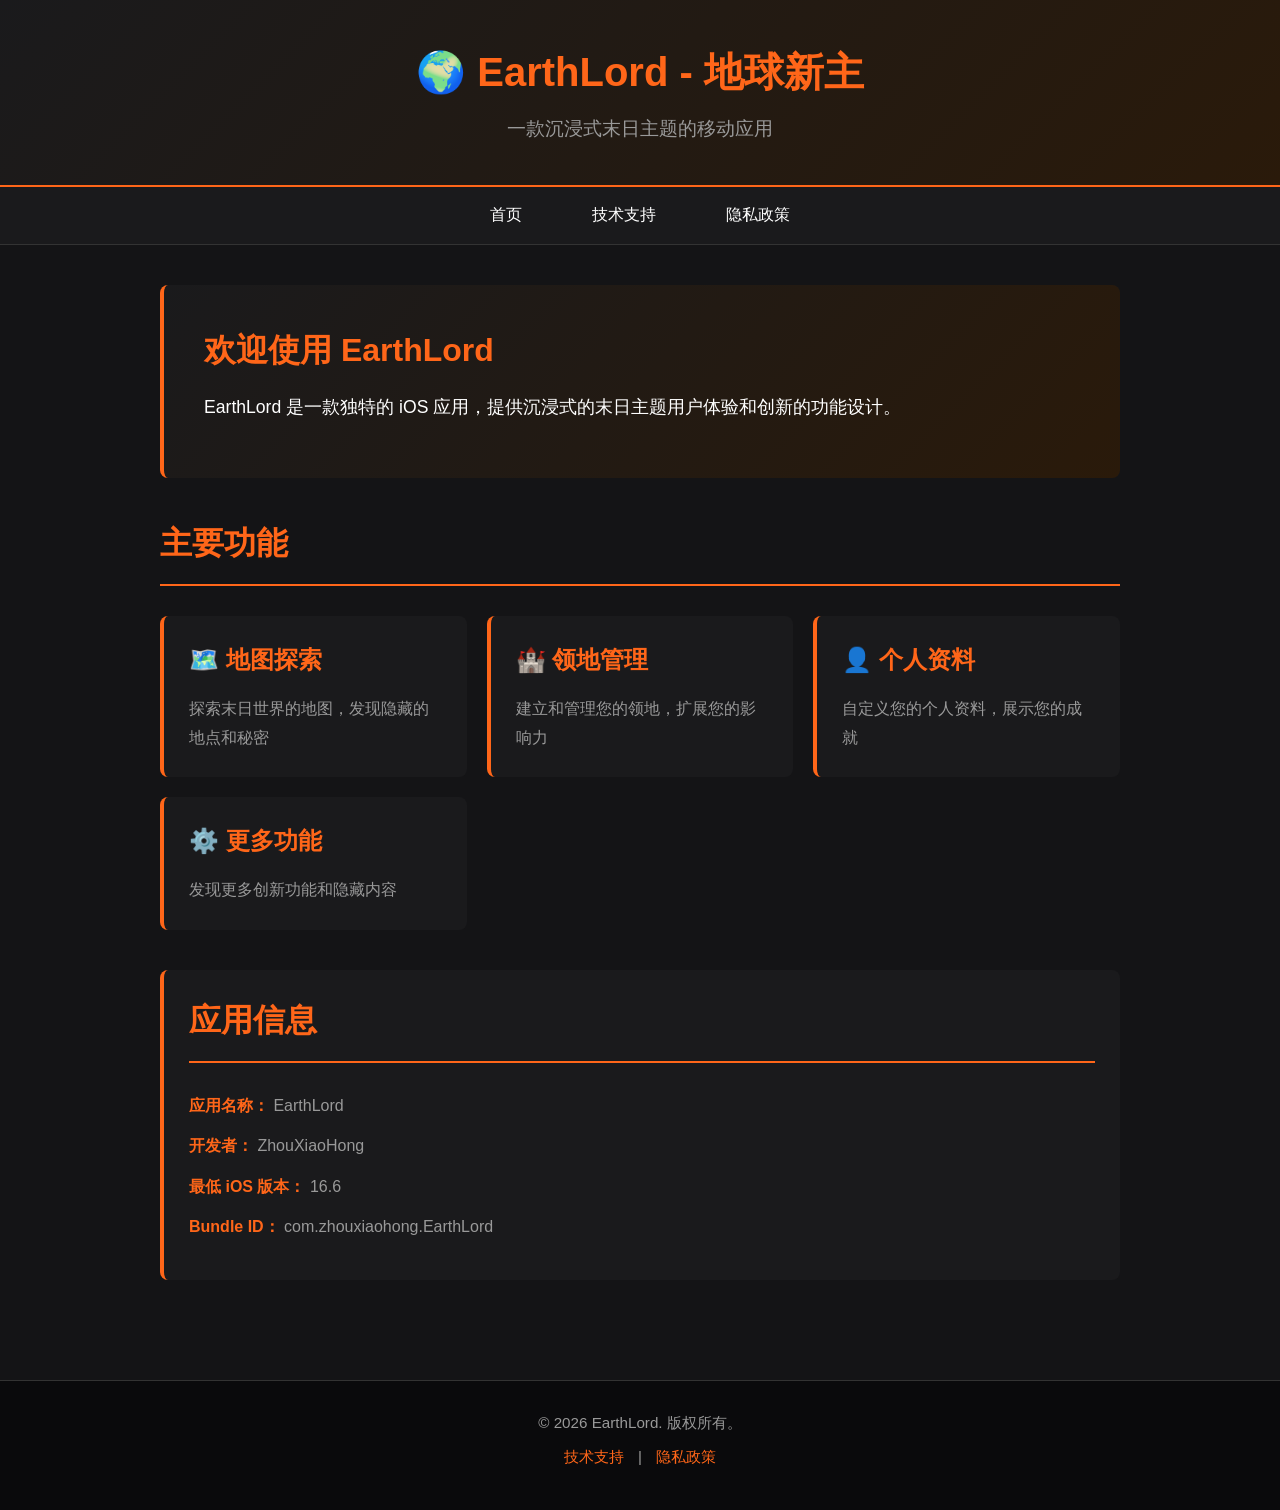
==== index.html @ 009931eb "初始化技术支持和隐私政策网站" ====
<!DOCTYPE html>
<html lang="zh-Hans">
<head>
    <meta charset="UTF-8">
    <meta name="viewport" content="width=device-width, initial-scale=1.0">
    <title>EarthLord - 地球新主</title>
    <link rel="stylesheet" href="styles.css">
</head>
<body>
    <header>
        <div class="container">
            <h1>🌍 EarthLord - 地球新主</h1>
            <p class="subtitle">一款沉浸式末日主题的移动应用</p>
        </div>
    </header>

    <nav>
        <div class="container">
            <ul>
                <li><a href="index.html">首页</a></li>
                <li><a href="support.html">技术支持</a></li>
                <li><a href="privacy.html">隐私政策</a></li>
            </ul>
        </div>
    </nav>

    <main>
        <div class="container">
            <section class="hero">
                <h2>欢迎使用 EarthLord</h2>
                <p>EarthLord 是一款独特的 iOS 应用，提供沉浸式的末日主题用户体验和创新的功能设计。</p>
            </section>

            <section class="features">
                <h2>主要功能</h2>
                <div class="feature-grid">
                    <div class="feature-card">
                        <h3>🗺️ 地图探索</h3>
                        <p>探索末日世界的地图，发现隐藏的地点和秘密</p>
                    </div>
                    <div class="feature-card">
                        <h3>🏰 领地管理</h3>
                        <p>建立和管理您的领地，扩展您的影响力</p>
                    </div>
                    <div class="feature-card">
                        <h3>👤 个人资料</h3>
                        <p>自定义您的个人资料，展示您的成就</p>
                    </div>
                    <div class="feature-card">
                        <h3>⚙️ 更多功能</h3>
                        <p>发现更多创新功能和隐藏内容</p>
                    </div>
                </div>
            </section>

            <section class="info">
                <h2>应用信息</h2>
                <ul>
                    <li><strong>应用名称：</strong> EarthLord</li>
                    <li><strong>开发者：</strong> ZhouXiaoHong</li>
                    <li><strong>最低 iOS 版本：</strong> 16.6</li>
                    <li><strong>Bundle ID：</strong> com.zhouxiaohong.EarthLord</li>
                </ul>
            </section>
        </div>
    </main>

    <footer>
        <div class="container">
            <p>&copy; 2026 EarthLord. 版权所有。</p>
            <p>
                <a href="support.html">技术支持</a> |
                <a href="privacy.html">隐私政策</a>
            </p>
        </div>
    </footer>
</body>
</html>
---- styles.css ----
* {
    margin: 0;
    padding: 0;
    box-sizing: border-box;
}

:root {
    --primary-color: #FF6619;
    --bg-color: #141416;
    --text-primary: #ffffff;
    --text-secondary: #999999;
    --border-color: #333333;
    --success-color: #4CAF50;
}

body {
    font-family: -apple-system, BlinkMacSystemFont, "Segoe UI", Roboto, "Helvetica Neue", Arial, sans-serif;
    background-color: var(--bg-color);
    color: var(--text-primary);
    line-height: 1.6;
}

.container {
    max-width: 1000px;
    margin: 0 auto;
    padding: 0 20px;
}

/* Header */
header {
    background: linear-gradient(135deg, #1a1a1c 0%, #2a1a0a 100%);
    padding: 40px 0;
    border-bottom: 2px solid var(--primary-color);
    text-align: center;
}

header h1 {
    font-size: 2.5em;
    margin-bottom: 10px;
    color: var(--primary-color);
}

header .subtitle {
    font-size: 1.2em;
    color: var(--text-secondary);
}

/* Navigation */
nav {
    background-color: #1a1a1c;
    padding: 0;
    border-bottom: 1px solid var(--border-color);
    position: sticky;
    top: 0;
    z-index: 100;
}

nav ul {
    list-style: none;
    display: flex;
    justify-content: center;
    gap: 30px;
}

nav a {
    display: block;
    padding: 15px 20px;
    color: var(--text-primary);
    text-decoration: none;
    transition: all 0.3s ease;
    border-bottom: 2px solid transparent;
}

nav a:hover {
    color: var(--primary-color);
    border-bottom-color: var(--primary-color);
}

/* Main Content */
main {
    padding: 40px 0;
    min-height: 60vh;
}

main h2 {
    font-size: 2em;
    margin-bottom: 30px;
    color: var(--primary-color);
    border-bottom: 2px solid var(--primary-color);
    padding-bottom: 15px;
}

main h3 {
    font-size: 1.5em;
    margin: 30px 0 20px 0;
    color: var(--primary-color);
}

main h4 {
    font-size: 1.1em;
    margin: 20px 0 10px 0;
    color: var(--text-primary);
}

main p {
    margin-bottom: 15px;
    color: var(--text-secondary);
    line-height: 1.8;
}

main ul, main ol {
    margin-left: 30px;
    margin-bottom: 15px;
}

main li {
    margin-bottom: 10px;
    color: var(--text-secondary);
}

main a {
    color: var(--primary-color);
    text-decoration: none;
    transition: all 0.3s ease;
}

main a:hover {
    text-decoration: underline;
}

/* Hero Section */
.hero {
    background: linear-gradient(135deg, #1a1a1c 0%, #2a1a0a 100%);
    padding: 40px;
    border-radius: 8px;
    border-left: 4px solid var(--primary-color);
    margin-bottom: 40px;
}

.hero h2 {
    border: none;
    margin-bottom: 15px;
    padding-bottom: 0;
}

.hero p {
    color: var(--text-primary);
    font-size: 1.1em;
}

/* Features Grid */
.feature-grid {
    display: grid;
    grid-template-columns: repeat(auto-fit, minmax(250px, 1fr));
    gap: 20px;
    margin: 20px 0;
}

.feature-card {
    background-color: #1a1a1c;
    padding: 25px;
    border-radius: 8px;
    border-left: 4px solid var(--primary-color);
    transition: all 0.3s ease;
}

.feature-card:hover {
    transform: translateY(-5px);
    box-shadow: 0 10px 30px rgba(255, 102, 25, 0.2);
}

.feature-card h3 {
    margin-top: 0;
    margin-bottom: 15px;
}

.feature-card p {
    margin: 0;
}

/* Info Section */
.info {
    background-color: #1a1a1c;
    padding: 25px;
    border-radius: 8px;
    border-left: 4px solid var(--primary-color);
    margin-top: 40px;
}

.info ul {
    list-style: none;
    margin-left: 0;
}

.info li {
    margin-bottom: 15px;
}

.info strong {
    color: var(--primary-color);
}

/* Support Section */
.support-section {
    background-color: #1a1a1c;
    padding: 25px;
    border-radius: 8px;
    border-left: 4px solid var(--primary-color);
    margin-bottom: 30px;
}

.support-section ul {
    list-style: none;
    margin-left: 0;
}

.support-section li {
    margin-bottom: 12px;
    margin-left: 0;
    padding-left: 25px;
    position: relative;
}

.support-section li:before {
    content: "→";
    position: absolute;
    left: 0;
    color: var(--primary-color);
}

.faq-item {
    background-color: #0a0a0c;
    padding: 20px;
    border-radius: 6px;
    margin-bottom: 20px;
    border-left: 3px solid var(--primary-color);
}

.faq-item h4 {
    color: var(--primary-color);
    margin-top: 0;
    margin-bottom: 15px;
}

.faq-item p {
    margin-bottom: 10px;
}

.faq-item ol, .faq-item ul {
    margin-left: 20px;
}

/* Privacy Section */
.privacy-section {
    background-color: #1a1a1c;
    padding: 25px;
    border-radius: 8px;
    border-left: 4px solid var(--primary-color);
    margin-bottom: 30px;
}

.privacy-section h3 {
    margin-top: 0;
}

.privacy-section h4 {
    color: var(--primary-color);
    margin-top: 20px;
}

.privacy-section ul {
    list-style: none;
    margin-left: 0;
}

.privacy-section li {
    margin-bottom: 12px;
    margin-left: 0;
    padding-left: 25px;
    position: relative;
}

.privacy-section li:before {
    content: "✓";
    position: absolute;
    left: 0;
    color: var(--primary-color);
}

/* Footer */
footer {
    background-color: #0a0a0c;
    padding: 30px 0;
    text-align: center;
    border-top: 1px solid var(--border-color);
    margin-top: 60px;
    color: var(--text-secondary);
}

footer p {
    margin-bottom: 10px;
    font-size: 0.95em;
}

footer a {
    color: var(--primary-color);
    text-decoration: none;
    margin: 0 10px;
}

footer a:hover {
    text-decoration: underline;
}

/* Responsive */
@media (max-width: 768px) {
    header h1 {
        font-size: 1.8em;
    }

    nav ul {
        flex-wrap: wrap;
        gap: 0;
    }

    nav a {
        padding: 10px 15px;
        font-size: 0.95em;
    }

    main h2 {
        font-size: 1.6em;
    }

    main h3 {
        font-size: 1.2em;
    }

    .feature-grid {
        grid-template-columns: 1fr;
    }

    .container {
        padding: 0 15px;
    }

    main {
        padding: 20px 0;
    }
}

@media (max-width: 480px) {
    header {
        padding: 25px 0;
    }

    header h1 {
        font-size: 1.5em;
    }

    header .subtitle {
        font-size: 1em;
    }

    nav a {
        padding: 8px 10px;
        font-size: 0.9em;
    }

    main h2 {
        font-size: 1.3em;
    }

    main h3 {
        font-size: 1.1em;
    }
}

/* Print Styles */
@media print {
    nav {
        display: none;
    }

    footer {
        display: none;
    }
}
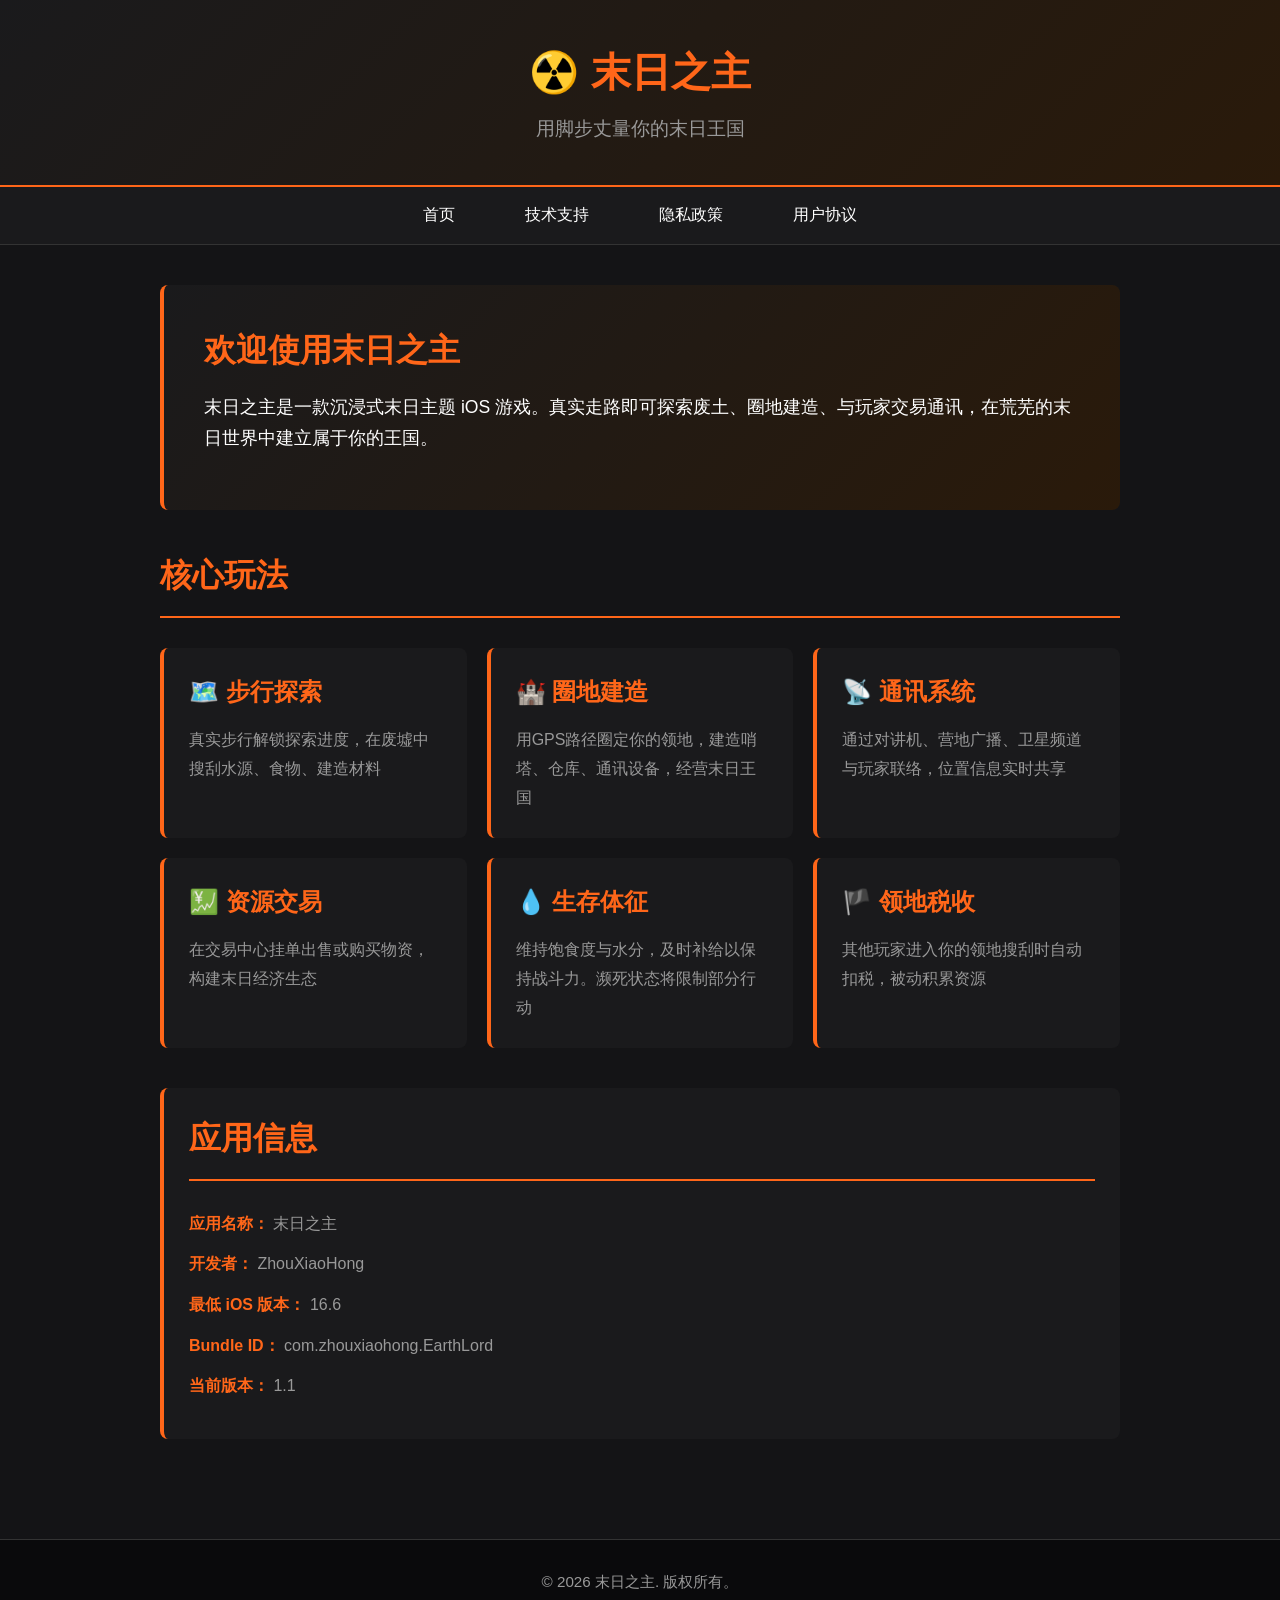
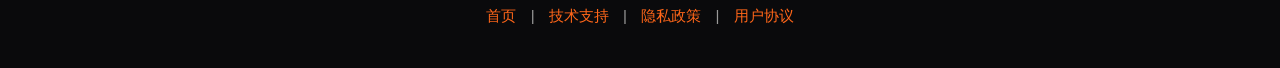
==== commit 8116e4d3: "update: 首页更新为末日之主，新增用户协议链接" ====
--- a/index.html
+++ b/index.html
@@ -3,14 +3,14 @@
 <head>
     <meta charset="UTF-8">
     <meta name="viewport" content="width=device-width, initial-scale=1.0">
-    <title>EarthLord - 地球新主</title>
+    <title>末日之主 - 首页</title>
     <link rel="stylesheet" href="styles.css">
 </head>
 <body>
     <header>
         <div class="container">
-            <h1>🌍 EarthLord - 地球新主</h1>
-            <p class="subtitle">一款沉浸式末日主题的移动应用</p>
+            <h1>☢️ 末日之主</h1>
+            <p class="subtitle">用脚步丈量你的末日王国</p>
         </div>
     </header>
 
@@ -20,6 +20,7 @@
                 <li><a href="index.html">首页</a></li>
                 <li><a href="support.html">技术支持</a></li>
                 <li><a href="privacy.html">隐私政策</a></li>
+                <li><a href="terms.html">用户协议</a></li>
             </ul>
         </div>
     </nav>
@@ -27,28 +28,36 @@
     <main>
         <div class="container">
             <section class="hero">
-                <h2>欢迎使用 EarthLord</h2>
-                <p>EarthLord 是一款独特的 iOS 应用，提供沉浸式的末日主题用户体验和创新的功能设计。</p>
+                <h2>欢迎使用末日之主</h2>
+                <p>末日之主是一款沉浸式末日主题 iOS 游戏。真实走路即可探索废土、圈地建造、与玩家交易通讯，在荒芜的末日世界中建立属于你的王国。</p>
             </section>
 
             <section class="features">
-                <h2>主要功能</h2>
+                <h2>核心玩法</h2>
                 <div class="feature-grid">
                     <div class="feature-card">
-                        <h3>🗺️ 地图探索</h3>
-                        <p>探索末日世界的地图，发现隐藏的地点和秘密</p>
+                        <h3>🗺️ 步行探索</h3>
+                        <p>真实步行解锁探索进度，在废墟中搜刮水源、食物、建造材料</p>
                     </div>
                     <div class="feature-card">
-                        <h3>🏰 领地管理</h3>
-                        <p>建立和管理您的领地，扩展您的影响力</p>
+                        <h3>🏰 圈地建造</h3>
+                        <p>用GPS路径圈定你的领地，建造哨塔、仓库、通讯设备，经营末日王国</p>
                     </div>
                     <div class="feature-card">
-                        <h3>👤 个人资料</h3>
-                        <p>自定义您的个人资料，展示您的成就</p>
+                        <h3>📡 通讯系统</h3>
+                        <p>通过对讲机、营地广播、卫星频道与玩家联络，位置信息实时共享</p>
                     </div>
                     <div class="feature-card">
-                        <h3>⚙️ 更多功能</h3>
-                        <p>发现更多创新功能和隐藏内容</p>
+                        <h3>💹 资源交易</h3>
+                        <p>在交易中心挂单出售或购买物资，构建末日经济生态</p>
+                    </div>
+                    <div class="feature-card">
+                        <h3>💧 生存体征</h3>
+                        <p>维持饱食度与水分，及时补给以保持战斗力。濒死状态将限制部分行动</p>
+                    </div>
+                    <div class="feature-card">
+                        <h3>🏴 领地税收</h3>
+                        <p>其他玩家进入你的领地搜刮时自动扣税，被动积累资源</p>
                     </div>
                 </div>
             </section>
@@ -56,10 +65,11 @@
             <section class="info">
                 <h2>应用信息</h2>
                 <ul>
-                    <li><strong>应用名称：</strong> EarthLord</li>
+                    <li><strong>应用名称：</strong> 末日之主</li>
                     <li><strong>开发者：</strong> ZhouXiaoHong</li>
                     <li><strong>最低 iOS 版本：</strong> 16.6</li>
                     <li><strong>Bundle ID：</strong> com.zhouxiaohong.EarthLord</li>
+                    <li><strong>当前版本：</strong> 1.1</li>
                 </ul>
             </section>
         </div>
@@ -67,10 +77,12 @@
 
     <footer>
         <div class="container">
-            <p>&copy; 2026 EarthLord. 版权所有。</p>
+            <p>&copy; 2026 末日之主. 版权所有。</p>
             <p>
+                <a href="index.html">首页</a> |
                 <a href="support.html">技术支持</a> |
-                <a href="privacy.html">隐私政策</a>
+                <a href="privacy.html">隐私政策</a> |
+                <a href="terms.html">用户协议</a>
             </p>
         </div>
     </footer>
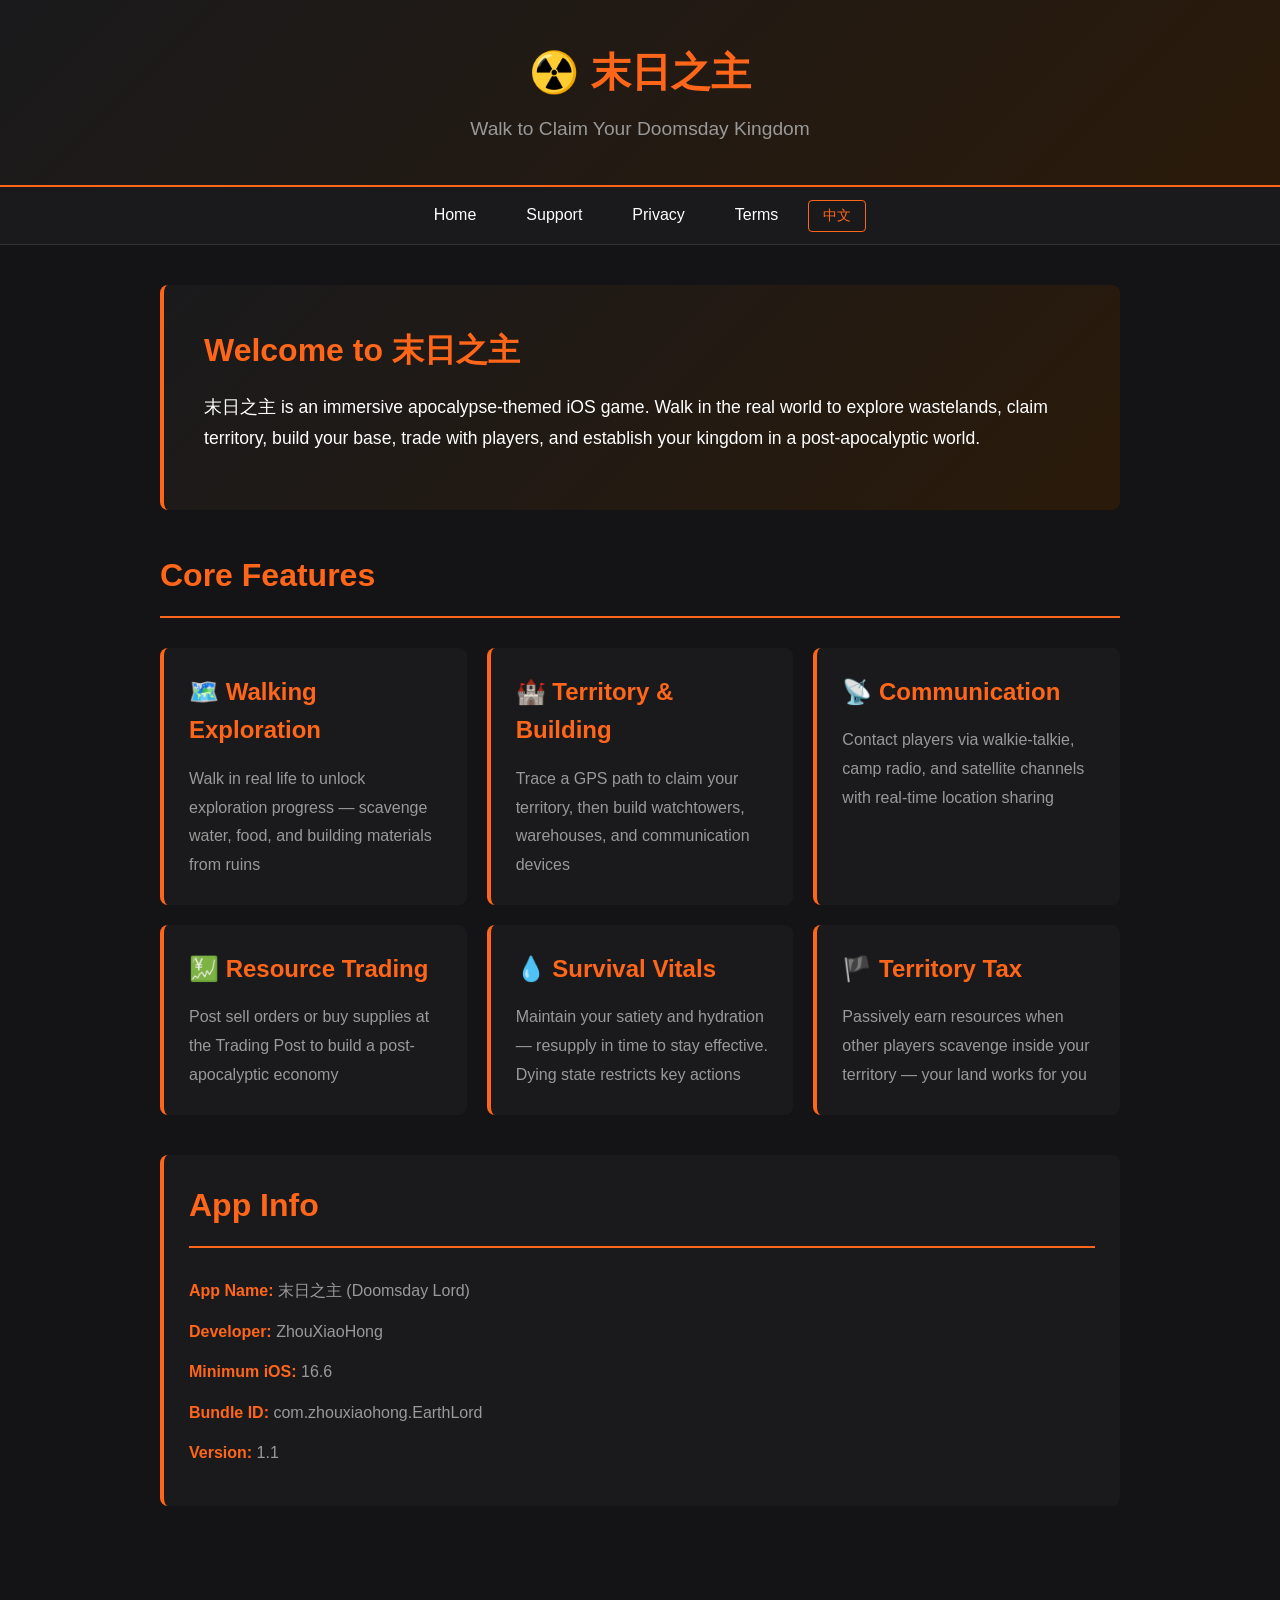
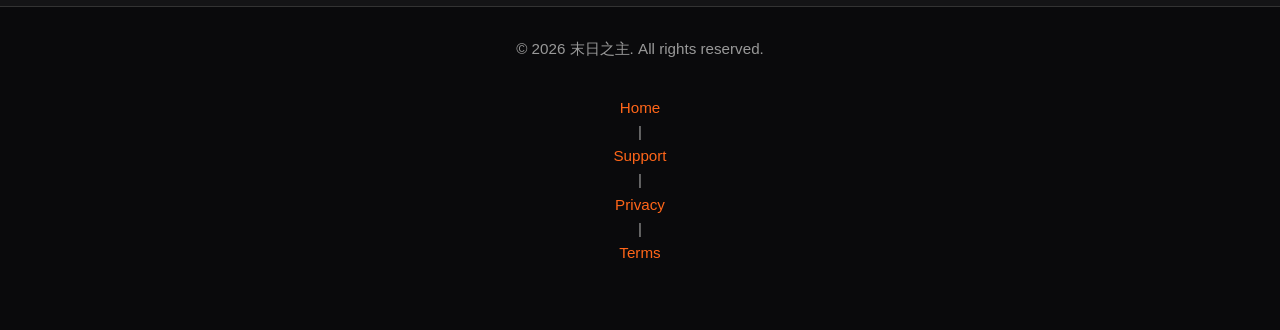
==== commit 154b4ef3: "feat: bilingual home page (zh/en)" ====
--- a/index.html
+++ b/index.html
@@ -3,88 +3,169 @@
 <head>
     <meta charset="UTF-8">
     <meta name="viewport" content="width=device-width, initial-scale=1.0">
-    <title>末日之主 - 首页</title>
+    <title>末日之主 - Doomsday Lord</title>
     <link rel="stylesheet" href="styles.css">
+    <script>
+        (function() {
+            var lang = localStorage.getItem('site-lang');
+            if (!lang) {
+                lang = (navigator.language || navigator.userLanguage || 'zh').startsWith('zh') ? 'zh-Hans' : 'en';
+            }
+            document.documentElement.lang = lang;
+        })();
+    </script>
 </head>
 <body>
     <header>
         <div class="container">
             <h1>☢️ 末日之主</h1>
-            <p class="subtitle">用脚步丈量你的末日王国</p>
+            <p class="subtitle lang-zh">用脚步丈量你的末日王国</p>
+            <p class="subtitle lang-en">Walk to Claim Your Doomsday Kingdom</p>
         </div>
     </header>
 
     <nav>
         <div class="container">
             <ul>
-                <li><a href="index.html">首页</a></li>
-                <li><a href="support.html">技术支持</a></li>
-                <li><a href="privacy.html">隐私政策</a></li>
-                <li><a href="terms.html">用户协议</a></li>
+                <li><a href="index.html"><span class="lang-zh">首页</span><span class="lang-en">Home</span></a></li>
+                <li><a href="support.html"><span class="lang-zh">技术支持</span><span class="lang-en">Support</span></a></li>
+                <li><a href="privacy.html"><span class="lang-zh">隐私政策</span><span class="lang-en">Privacy</span></a></li>
+                <li><a href="terms.html"><span class="lang-zh">用户协议</span><span class="lang-en">Terms</span></a></li>
+                <li class="lang-switch">
+                    <button class="lang-toggle" onclick="toggleLang()">
+                        <span class="lang-zh">English</span>
+                        <span class="lang-en">中文</span>
+                    </button>
+                </li>
             </ul>
         </div>
     </nav>
 
     <main>
         <div class="container">
-            <section class="hero">
-                <h2>欢迎使用末日之主</h2>
-                <p>末日之主是一款沉浸式末日主题 iOS 游戏。真实走路即可探索废土、圈地建造、与玩家交易通讯，在荒芜的末日世界中建立属于你的王国。</p>
-            </section>
 
-            <section class="features">
-                <h2>核心玩法</h2>
-                <div class="feature-grid">
-                    <div class="feature-card">
-                        <h3>🗺️ 步行探索</h3>
-                        <p>真实步行解锁探索进度，在废墟中搜刮水源、食物、建造材料</p>
+            <!-- Chinese -->
+            <div class="lang-zh">
+                <section class="hero">
+                    <h2>欢迎使用末日之主</h2>
+                    <p>末日之主是一款沉浸式末日主题 iOS 游戏。真实走路即可探索废土、圈地建造、与玩家交易通讯，在荒芜的末日世界中建立属于你的王国。</p>
+                </section>
+
+                <section class="features">
+                    <h2>核心玩法</h2>
+                    <div class="feature-grid">
+                        <div class="feature-card">
+                            <h3>🗺️ 步行探索</h3>
+                            <p>真实步行解锁探索进度，在废墟中搜刮水源、食物、建造材料</p>
+                        </div>
+                        <div class="feature-card">
+                            <h3>🏰 圈地建造</h3>
+                            <p>用GPS路径圈定你的领地，建造哨塔、仓库、通讯设备，经营末日王国</p>
+                        </div>
+                        <div class="feature-card">
+                            <h3>📡 通讯系统</h3>
+                            <p>通过对讲机、营地广播、卫星频道与玩家联络，位置信息实时共享</p>
+                        </div>
+                        <div class="feature-card">
+                            <h3>💹 资源交易</h3>
+                            <p>在交易中心挂单出售或购买物资，构建末日经济生态</p>
+                        </div>
+                        <div class="feature-card">
+                            <h3>💧 生存体征</h3>
+                            <p>维持饱食度与水分，及时补给以保持战斗力。濒死状态将限制部分行动</p>
+                        </div>
+                        <div class="feature-card">
+                            <h3>🏴 领地税收</h3>
+                            <p>其他玩家进入你的领地搜刮时自动扣税，被动积累资源</p>
+                        </div>
                     </div>
-                    <div class="feature-card">
-                        <h3>🏰 圈地建造</h3>
-                        <p>用GPS路径圈定你的领地，建造哨塔、仓库、通讯设备，经营末日王国</p>
+                </section>
+
+                <section class="info">
+                    <h2>应用信息</h2>
+                    <ul>
+                        <li><strong>应用名称：</strong>末日之主</li>
+                        <li><strong>开发者：</strong>ZhouXiaoHong</li>
+                        <li><strong>最低 iOS 版本：</strong>16.6</li>
+                        <li><strong>Bundle ID：</strong>com.zhouxiaohong.EarthLord</li>
+                        <li><strong>当前版本：</strong>1.1</li>
+                    </ul>
+                </section>
+            </div>
+
+            <!-- English -->
+            <div class="lang-en">
+                <section class="hero">
+                    <h2>Welcome to 末日之主</h2>
+                    <p>末日之主 is an immersive apocalypse-themed iOS game. Walk in the real world to explore wastelands, claim territory, build your base, trade with players, and establish your kingdom in a post-apocalyptic world.</p>
+                </section>
+
+                <section class="features">
+                    <h2>Core Features</h2>
+                    <div class="feature-grid">
+                        <div class="feature-card">
+                            <h3>🗺️ Walking Exploration</h3>
+                            <p>Walk in real life to unlock exploration progress — scavenge water, food, and building materials from ruins</p>
+                        </div>
+                        <div class="feature-card">
+                            <h3>🏰 Territory &amp; Building</h3>
+                            <p>Trace a GPS path to claim your territory, then build watchtowers, warehouses, and communication devices</p>
+                        </div>
+                        <div class="feature-card">
+                            <h3>📡 Communication</h3>
+                            <p>Contact players via walkie-talkie, camp radio, and satellite channels with real-time location sharing</p>
+                        </div>
+                        <div class="feature-card">
+                            <h3>💹 Resource Trading</h3>
+                            <p>Post sell orders or buy supplies at the Trading Post to build a post-apocalyptic economy</p>
+                        </div>
+                        <div class="feature-card">
+                            <h3>💧 Survival Vitals</h3>
+                            <p>Maintain your satiety and hydration — resupply in time to stay effective. Dying state restricts key actions</p>
+                        </div>
+                        <div class="feature-card">
+                            <h3>🏴 Territory Tax</h3>
+                            <p>Passively earn resources when other players scavenge inside your territory — your land works for you</p>
+                        </div>
                     </div>
-                    <div class="feature-card">
-                        <h3>📡 通讯系统</h3>
-                        <p>通过对讲机、营地广播、卫星频道与玩家联络，位置信息实时共享</p>
-                    </div>
-                    <div class="feature-card">
-                        <h3>💹 资源交易</h3>
-                        <p>在交易中心挂单出售或购买物资，构建末日经济生态</p>
-                    </div>
-                    <div class="feature-card">
-                        <h3>💧 生存体征</h3>
-                        <p>维持饱食度与水分，及时补给以保持战斗力。濒死状态将限制部分行动</p>
-                    </div>
-                    <div class="feature-card">
-                        <h3>🏴 领地税收</h3>
-                        <p>其他玩家进入你的领地搜刮时自动扣税，被动积累资源</p>
-                    </div>
-                </div>
-            </section>
+                </section>
 
-            <section class="info">
-                <h2>应用信息</h2>
-                <ul>
-                    <li><strong>应用名称：</strong> 末日之主</li>
-                    <li><strong>开发者：</strong> ZhouXiaoHong</li>
-                    <li><strong>最低 iOS 版本：</strong> 16.6</li>
-                    <li><strong>Bundle ID：</strong> com.zhouxiaohong.EarthLord</li>
-                    <li><strong>当前版本：</strong> 1.1</li>
-                </ul>
-            </section>
+                <section class="info">
+                    <h2>App Info</h2>
+                    <ul>
+                        <li><strong>App Name:</strong> 末日之主 (Doomsday Lord)</li>
+                        <li><strong>Developer:</strong> ZhouXiaoHong</li>
+                        <li><strong>Minimum iOS:</strong> 16.6</li>
+                        <li><strong>Bundle ID:</strong> com.zhouxiaohong.EarthLord</li>
+                        <li><strong>Version:</strong> 1.1</li>
+                    </ul>
+                </section>
+            </div>
+
         </div>
     </main>
 
     <footer>
         <div class="container">
-            <p>&copy; 2026 末日之主. 版权所有。</p>
+            <p class="lang-zh">&copy; 2026 末日之主. 版权所有。</p>
+            <p class="lang-en">&copy; 2026 末日之主. All rights reserved.</p>
             <p>
-                <a href="index.html">首页</a> |
-                <a href="support.html">技术支持</a> |
-                <a href="privacy.html">隐私政策</a> |
-                <a href="terms.html">用户协议</a>
+                <a href="index.html"><span class="lang-zh">首页</span><span class="lang-en">Home</span></a> |
+                <a href="support.html"><span class="lang-zh">技术支持</span><span class="lang-en">Support</span></a> |
+                <a href="privacy.html"><span class="lang-zh">隐私政策</span><span class="lang-en">Privacy</span></a> |
+                <a href="terms.html"><span class="lang-zh">用户协议</span><span class="lang-en">Terms</span></a>
             </p>
         </div>
     </footer>
+
+    <script>
+        function toggleLang() {
+            var html = document.documentElement;
+            var current = html.lang;
+            var next = current.startsWith('zh') ? 'en' : 'zh-Hans';
+            html.lang = next;
+            localStorage.setItem('site-lang', next);
+        }
+    </script>
 </body>
 </html>
--- a/styles.css
+++ b/styles.css
@@ -24,6 +24,37 @@
     max-width: 1000px;
     margin: 0 auto;
     padding: 0 20px;
+}
+
+/* Language Toggle */
+.lang-zh { display: block; }
+.lang-en { display: none; }
+html[lang="en"] .lang-zh { display: none; }
+html[lang="en"] .lang-en { display: block; }
+
+.lang-toggle {
+    display: inline-block;
+    padding: 6px 14px;
+    background: transparent;
+    border: 1px solid var(--primary-color);
+    color: var(--primary-color);
+    border-radius: 4px;
+    cursor: pointer;
+    font-size: 0.85em;
+    font-family: inherit;
+    transition: all 0.2s ease;
+    white-space: nowrap;
+}
+
+.lang-toggle:hover {
+    background: var(--primary-color);
+    color: #fff;
+}
+
+nav .lang-switch {
+    display: flex;
+    align-items: center;
+    padding: 8px 0;
 }
 
 /* Header */
@@ -59,7 +90,10 @@
     list-style: none;
     display: flex;
     justify-content: center;
-    gap: 30px;
+    align-items: center;
+    gap: 10px;
+    flex-wrap: wrap;
+    padding: 0 10px;
 }
 
 nav a {
@@ -321,11 +355,17 @@
     nav ul {
         flex-wrap: wrap;
         gap: 0;
+        justify-content: flex-start;
+        padding: 0 5px;
     }
 
     nav a {
-        padding: 10px 15px;
-        font-size: 0.95em;
+        padding: 10px 12px;
+        font-size: 0.9em;
+    }
+
+    nav .lang-switch {
+        padding: 8px 12px;
     }
 
     main h2 {
@@ -364,7 +404,7 @@
 
     nav a {
         padding: 8px 10px;
-        font-size: 0.9em;
+        font-size: 0.88em;
     }
 
     main h2 {
@@ -378,11 +418,6 @@
 
 /* Print Styles */
 @media print {
-    nav {
-        display: none;
-    }
-
-    footer {
-        display: none;
-    }
-}
+    nav { display: none; }
+    footer { display: none; }
+}
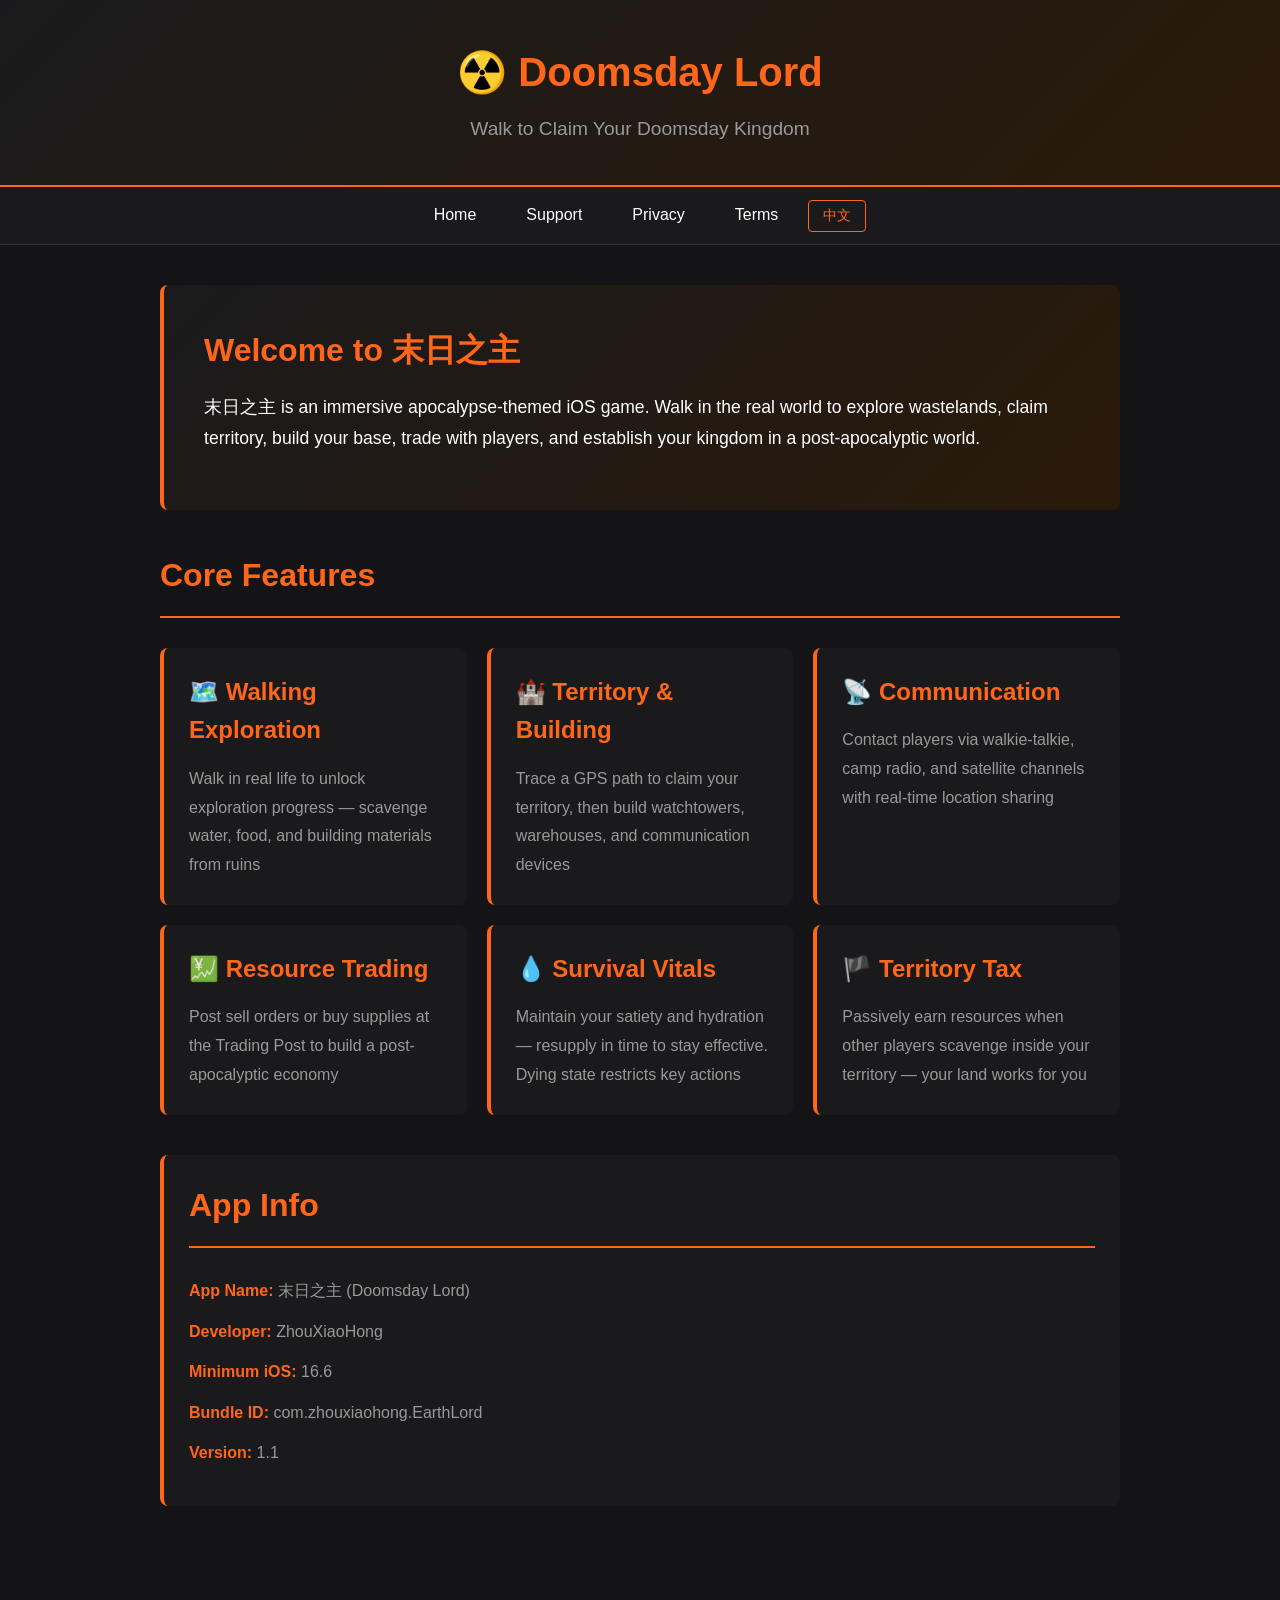
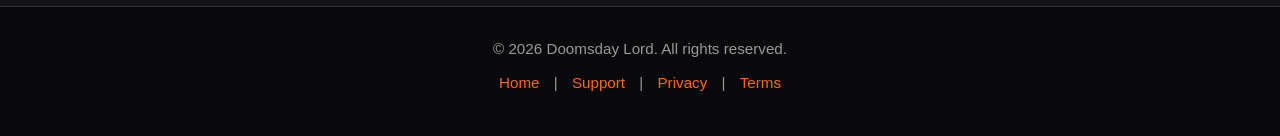
==== commit c1450979: "fix: lang toggle uses classList" ====
--- a/index.html
+++ b/index.html
@@ -9,16 +9,16 @@
         (function() {
             var lang = localStorage.getItem('site-lang');
             if (!lang) {
-                lang = (navigator.language || navigator.userLanguage || 'zh').startsWith('zh') ? 'zh-Hans' : 'en';
+                lang = (navigator.language || navigator.userLanguage || 'zh').startsWith('zh') ? 'zh' : 'en';
             }
-            document.documentElement.lang = lang;
+            if (lang === 'en') document.documentElement.classList.add('show-en');
         })();
     </script>
 </head>
 <body>
     <header>
         <div class="container">
-            <h1>☢️ 末日之主</h1>
+            <h1 class="lang-zh">☢️ 末日之主</h1><h1 class="lang-en">☢️ Doomsday Lord</h1>
             <p class="subtitle lang-zh">用脚步丈量你的末日王国</p>
             <p class="subtitle lang-en">Walk to Claim Your Doomsday Kingdom</p>
         </div>
@@ -148,7 +148,7 @@
     <footer>
         <div class="container">
             <p class="lang-zh">&copy; 2026 末日之主. 版权所有。</p>
-            <p class="lang-en">&copy; 2026 末日之主. All rights reserved.</p>
+            <p class="lang-en">&copy; 2026 Doomsday Lord. All rights reserved.</p>
             <p>
                 <a href="index.html"><span class="lang-zh">首页</span><span class="lang-en">Home</span></a> |
                 <a href="support.html"><span class="lang-zh">技术支持</span><span class="lang-en">Support</span></a> |
@@ -161,10 +161,14 @@
     <script>
         function toggleLang() {
             var html = document.documentElement;
-            var current = html.lang;
-            var next = current.startsWith('zh') ? 'en' : 'zh-Hans';
-            html.lang = next;
-            localStorage.setItem('site-lang', next);
+            var isEn = html.classList.contains('show-en');
+            if (isEn) {
+                html.classList.remove('show-en');
+                localStorage.setItem('site-lang', 'zh');
+            } else {
+                html.classList.add('show-en');
+                localStorage.setItem('site-lang', 'en');
+            }
         }
     </script>
 </body>
--- a/styles.css
+++ b/styles.css
@@ -27,10 +27,9 @@
 }
 
 /* Language Toggle */
-.lang-zh { display: block; }
 .lang-en { display: none; }
-html[lang="en"] .lang-zh { display: none; }
-html[lang="en"] .lang-en { display: block; }
+html.show-en .lang-en { display: revert; }
+html.show-en .lang-zh { display: none; }
 
 .lang-toggle {
     display: inline-block;
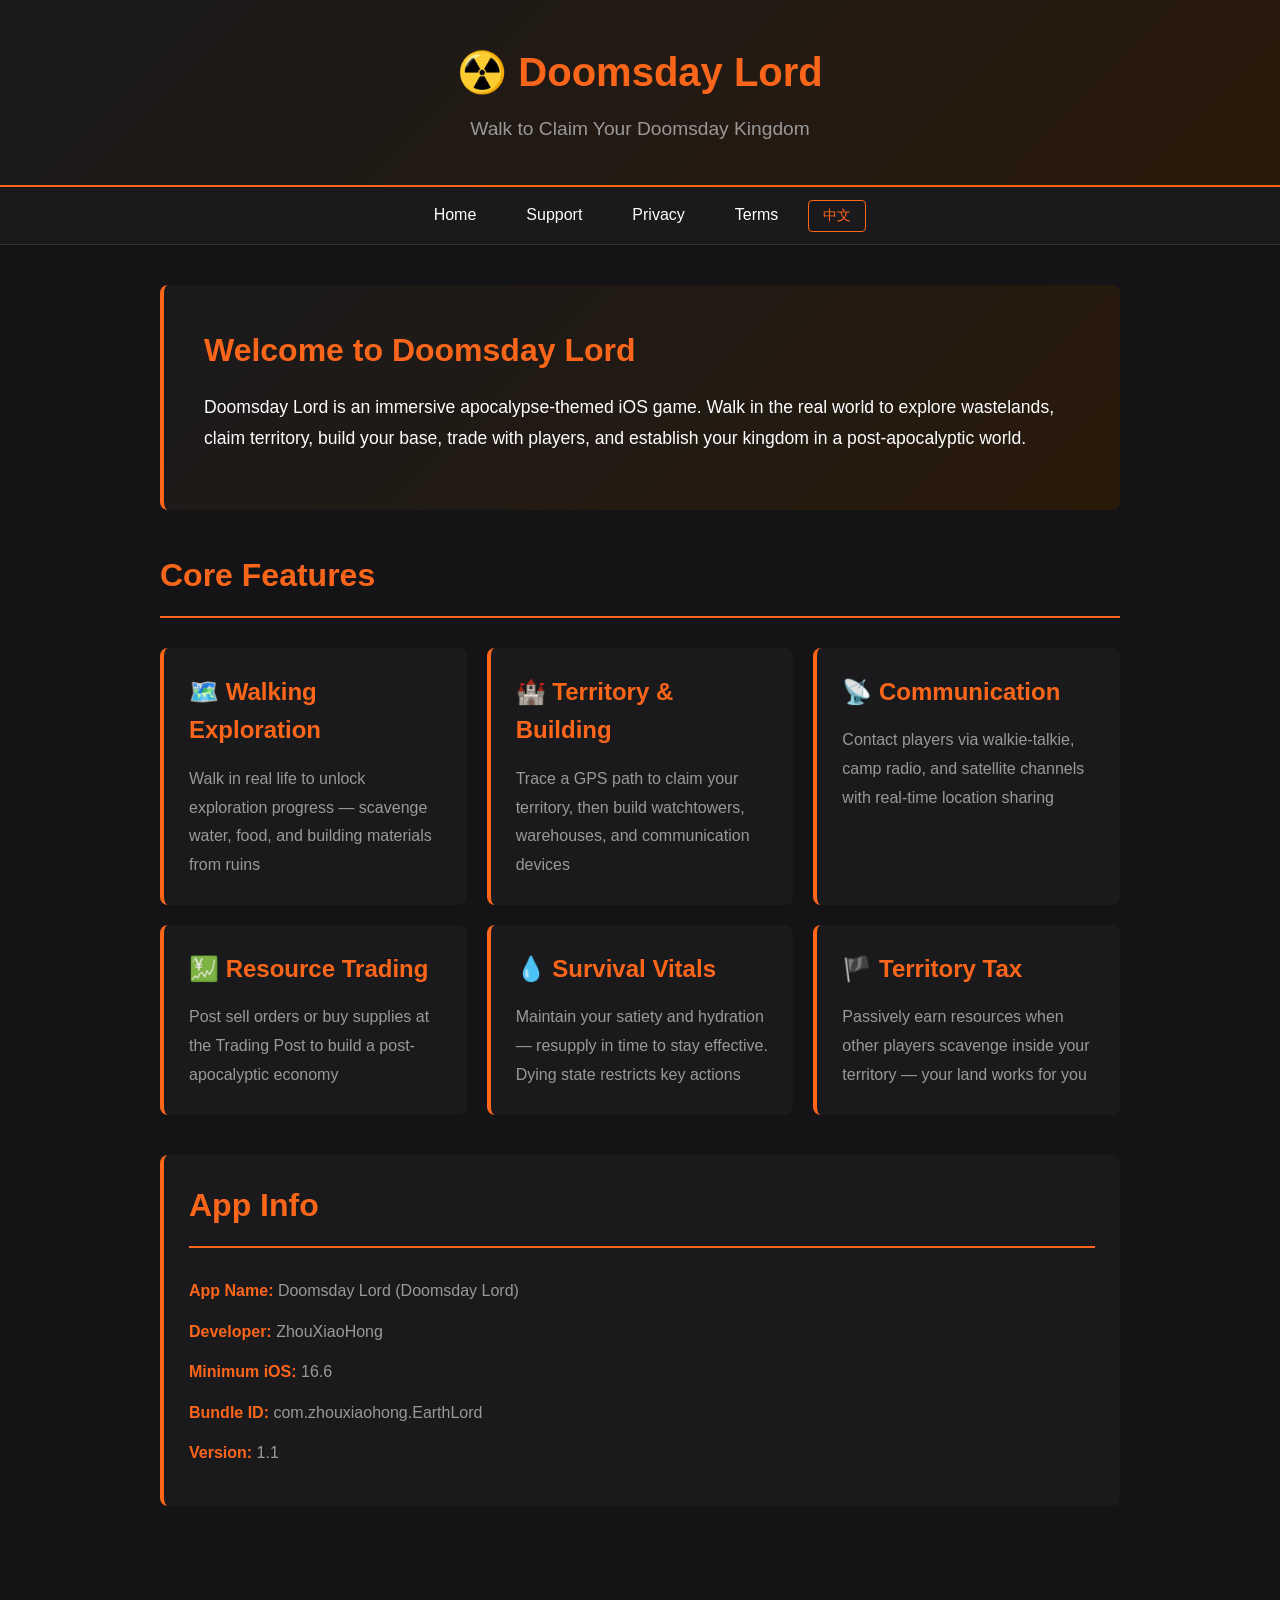
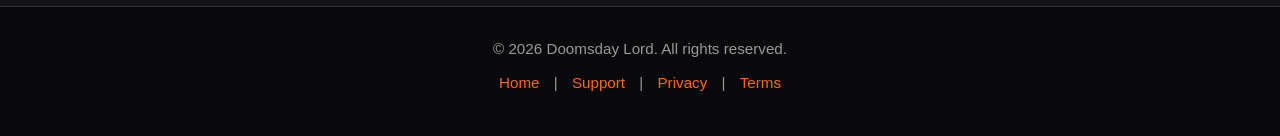
==== commit 9af99852: "fix: replace 末日之主 with Doomsday Lord in EN sections" ====
--- a/index.html
+++ b/index.html
@@ -96,8 +96,8 @@
             <!-- English -->
             <div class="lang-en">
                 <section class="hero">
-                    <h2>Welcome to 末日之主</h2>
-                    <p>末日之主 is an immersive apocalypse-themed iOS game. Walk in the real world to explore wastelands, claim territory, build your base, trade with players, and establish your kingdom in a post-apocalyptic world.</p>
+                    <h2>Welcome to Doomsday Lord</h2>
+                    <p>Doomsday Lord is an immersive apocalypse-themed iOS game. Walk in the real world to explore wastelands, claim territory, build your base, trade with players, and establish your kingdom in a post-apocalyptic world.</p>
                 </section>
 
                 <section class="features">
@@ -133,7 +133,7 @@
                 <section class="info">
                     <h2>App Info</h2>
                     <ul>
-                        <li><strong>App Name:</strong> 末日之主 (Doomsday Lord)</li>
+                        <li><strong>App Name:</strong> Doomsday Lord (Doomsday Lord)</li>
                         <li><strong>Developer:</strong> ZhouXiaoHong</li>
                         <li><strong>Minimum iOS:</strong> 16.6</li>
                         <li><strong>Bundle ID:</strong> com.zhouxiaohong.EarthLord</li>
